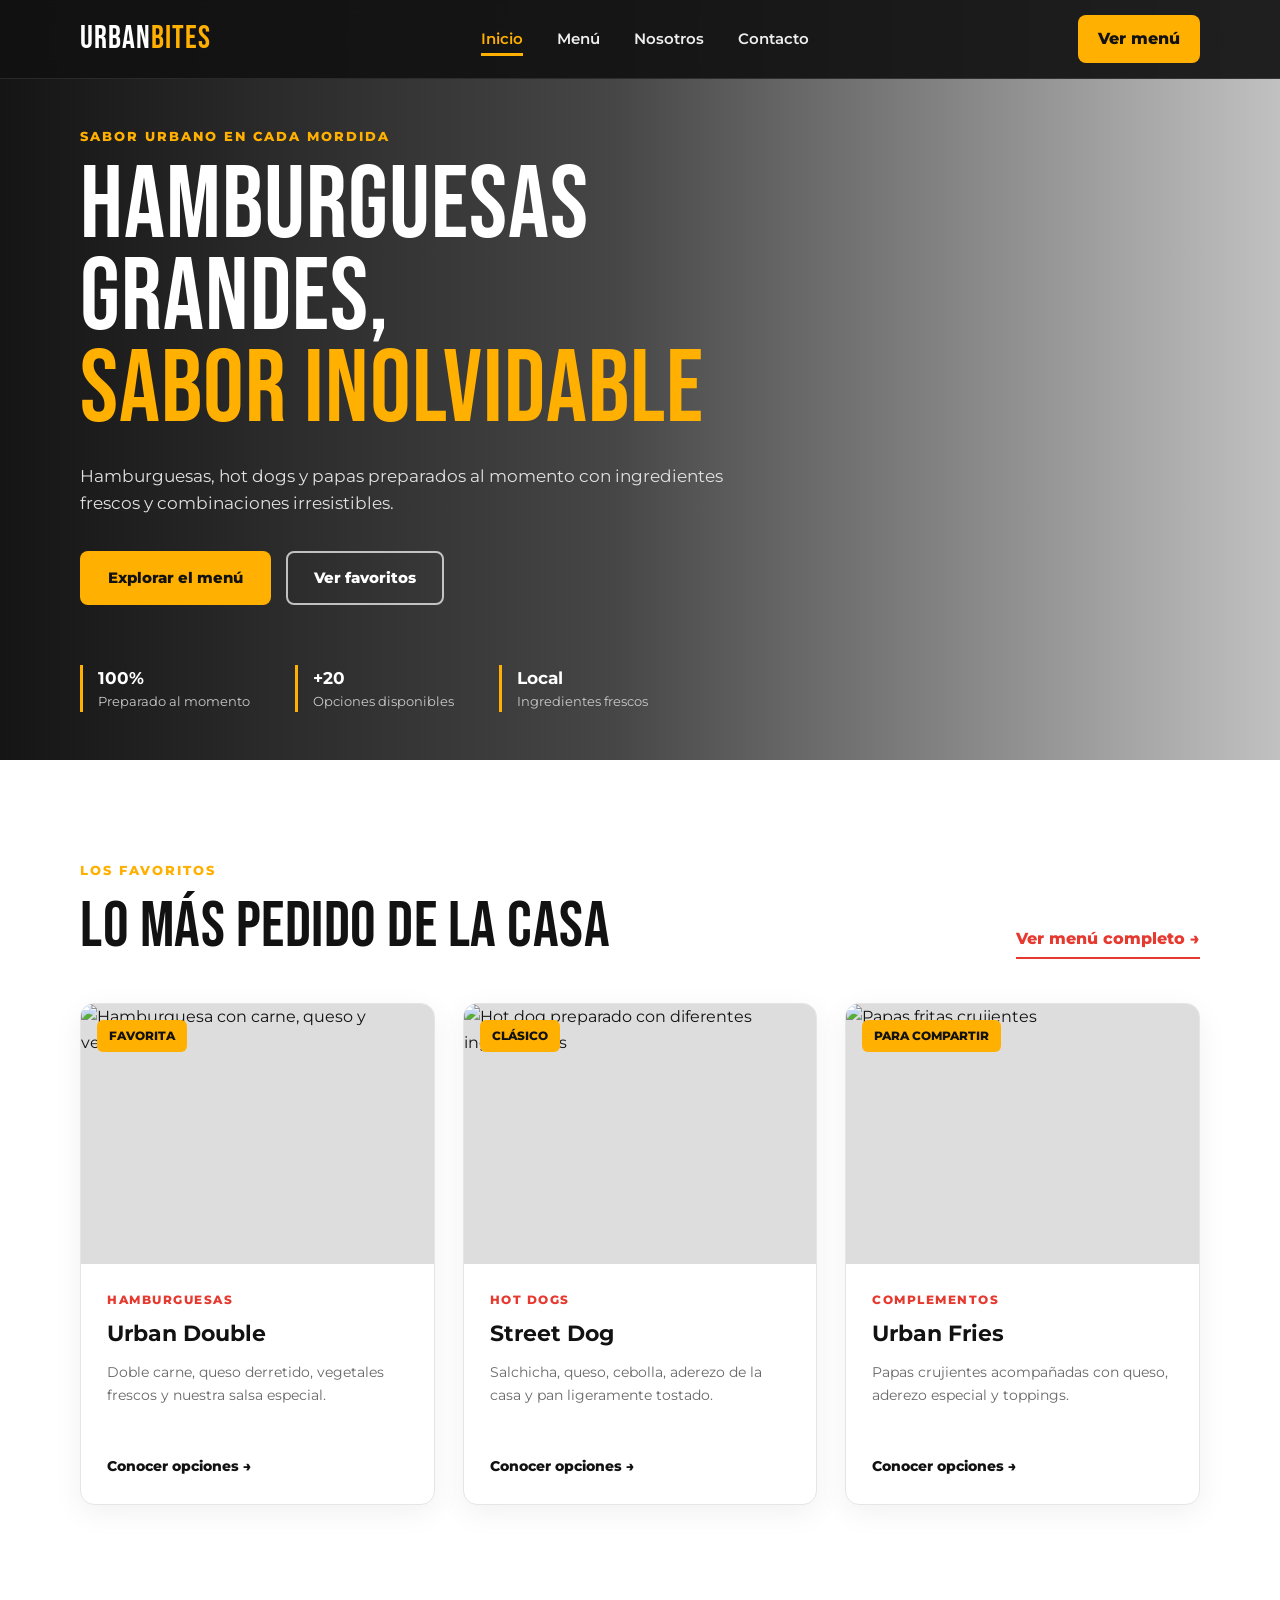
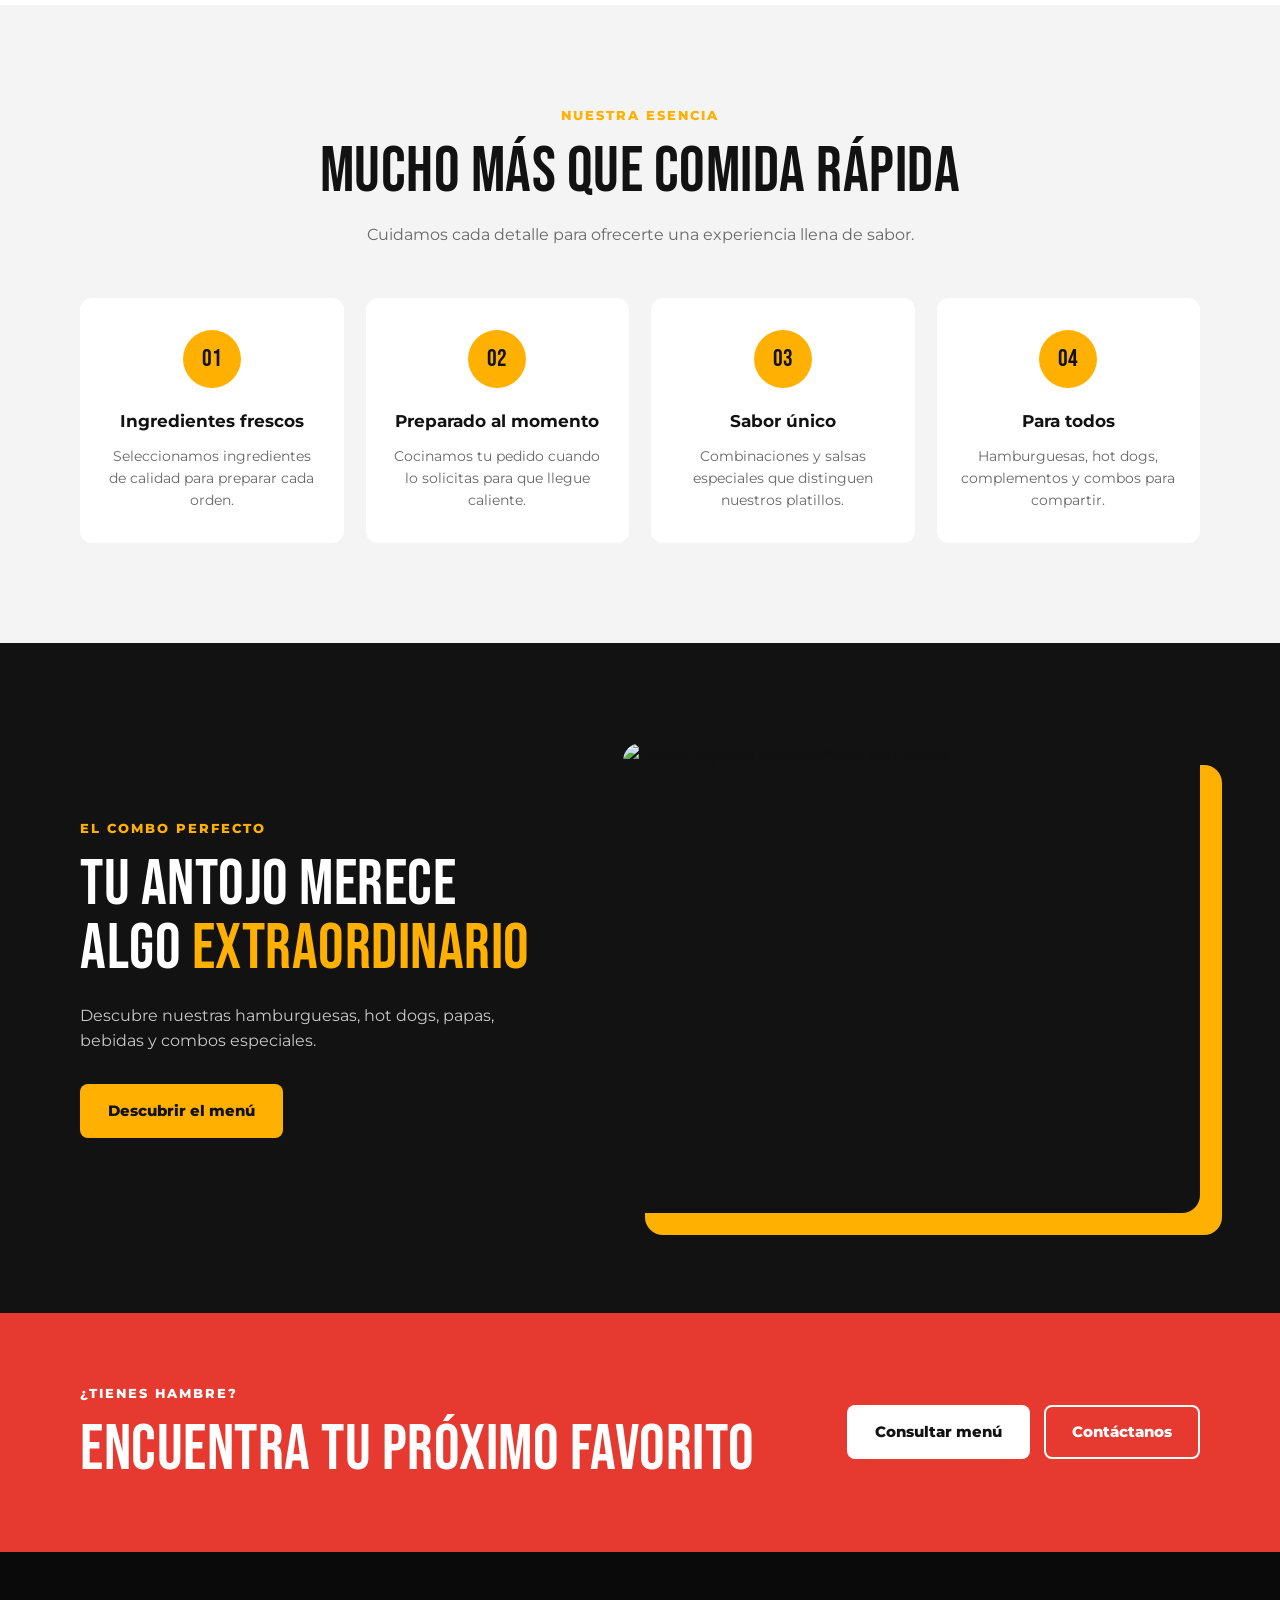
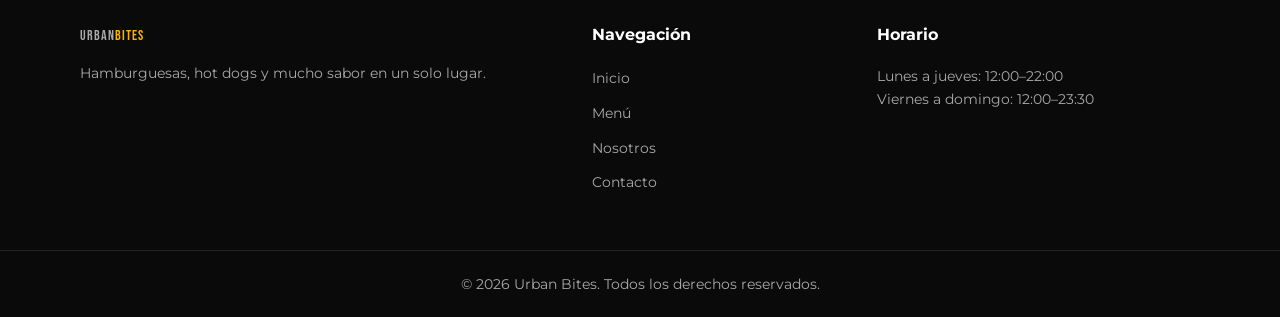
==== index.html @ 569c37fa "Crear página principal del restaurante" ====
<!DOCTYPE html>
<html lang="es">
<head>
    <meta charset="UTF-8">
    <meta name="viewport" content="width=device-width, initial-scale=1.0">

    <meta
        name="description"
        content="Restaurante especializado en hamburguesas, hot dogs, papas y combos."
    >

    <title>Urban Bites | Hamburguesas y Hot Dogs</title>

    <link rel="preconnect" href="https://fonts.googleapis.com">
    <link rel="preconnect" href="https://fonts.gstatic.com" crossorigin>

    <link
        href="https://fonts.googleapis.com/css2?family=Bebas+Neue&family=Montserrat:wght@400;500;600;700;800&display=swap"
        rel="stylesheet"
    >

    <link rel="stylesheet" href="css/styles.css">
</head>

<body>

    <!-- ENCABEZADO -->
    <header class="header">
        <nav class="navbar container" aria-label="Navegación principal">

            <a href="index.html" class="logo">
                URBAN<span>BITES</span>
            </a>

            <button
                class="menu-button"
                id="menuButton"
                type="button"
                aria-label="Abrir menú"
                aria-expanded="false"
                aria-controls="navLinks"
            >
                <span></span>
                <span></span>
                <span></span>
            </button>

            <ul class="nav-links" id="navLinks">
                <li>
                    <a href="index.html" class="active">Inicio</a>
                </li>

                <li>
                    <a href="menu.html">Menú</a>
                </li>

                <li>
                    <a href="nosotros.html">Nosotros</a>
                </li>

                <li>
                    <a href="contacto.html">Contacto</a>
                </li>
            </ul>

            <a href="menu.html" class="nav-order-button">
                Ver menú
            </a>

        </nav>
    </header>

    <main>

        <!-- PORTADA PRINCIPAL -->
        <section class="hero" id="inicio">
            <div class="hero-overlay"></div>

            <div class="hero-content container">
                <p class="hero-label">Sabor urbano en cada mordida</p>

                <h1>
                    Hamburguesas grandes,
                    <span>sabor inolvidable</span>
                </h1>

                <p class="hero-description">
                    Hamburguesas, hot dogs y papas preparados al momento
                    con ingredientes frescos y combinaciones irresistibles.
                </p>

                <div class="hero-buttons">
                    <a href="menu.html" class="button button-primary">
                        Explorar el menú
                    </a>

                    <a href="#favoritos" class="button button-secondary">
                        Ver favoritos
                    </a>
                </div>

                <div class="hero-information">
                    <div>
                        <strong>100%</strong>
                        <span>Preparado al momento</span>
                    </div>

                    <div>
                        <strong>+20</strong>
                        <span>Opciones disponibles</span>
                    </div>

                    <div>
                        <strong>Local</strong>
                        <span>Ingredientes frescos</span>
                    </div>
                </div>
            </div>
        </section>

        <!-- PRODUCTOS DESTACADOS -->
        <section class="favorites section" id="favoritos">
            <div class="container">

                <div class="section-heading">
                    <div>
                        <p class="section-label">Los favoritos</p>
                        <h2>Lo más pedido de la casa</h2>
                    </div>

                    <a href="menu.html" class="text-link">
                        Ver menú completo →
                    </a>
                </div>

                <div class="products-grid">

                    <article class="product-card">
                        <div class="product-image">
                            <img
                                src="https://images.unsplash.com/photo-1568901346375-23c9450c58cd?auto=format&fit=crop&w=900&q=85"
                                alt="Hamburguesa con carne, queso y vegetales"
                                loading="lazy"
                            >
                            <span class="product-tag">Favorita</span>
                        </div>

                        <div class="product-content">
                            <p class="product-category">Hamburguesas</p>
                            <h3>Urban Double</h3>

                            <p>
                                Doble carne, queso derretido, vegetales frescos
                                y nuestra salsa especial.
                            </p>

                            <a href="menu.html#hamburguesas">
                                Conocer opciones →
                            </a>
                        </div>
                    </article>

                    <article class="product-card">
                        <div class="product-image">
                            <img
                                src="https://images.unsplash.com/photo-1612392062631-94dd858cba88?auto=format&fit=crop&w=900&q=85"
                                alt="Hot dog preparado con diferentes ingredientes"
                                loading="lazy"
                            >
                            <span class="product-tag">Clásico</span>
                        </div>

                        <div class="product-content">
                            <p class="product-category">Hot dogs</p>
                            <h3>Street Dog</h3>

                            <p>
                                Salchicha, queso, cebolla, aderezo de la casa
                                y pan ligeramente tostado.
                            </p>

                            <a href="menu.html#hotdogs">
                                Conocer opciones →
                            </a>
                        </div>
                    </article>

                    <article class="product-card">
                        <div class="product-image">
                            <img
                                src="https://images.unsplash.com/photo-1573080496219-bb080dd4f877?auto=format&fit=crop&w=900&q=85"
                                alt="Papas fritas crujientes"
                                loading="lazy"
                            >
                            <span class="product-tag">Para compartir</span>
                        </div>

                        <div class="product-content">
                            <p class="product-category">Complementos</p>
                            <h3>Urban Fries</h3>

                            <p>
                                Papas crujientes acompañadas con queso,
                                aderezo especial y toppings.
                            </p>

                            <a href="menu.html#complementos">
                                Conocer opciones →
                            </a>
                        </div>
                    </article>

                </div>
            </div>
        </section>

        <!-- CARACTERÍSTICAS -->
        <section class="features section">
            <div class="container">

                <div class="center-heading">
                    <p class="section-label">Nuestra esencia</p>
                    <h2>Mucho más que comida rápida</h2>
                    <p>
                        Cuidamos cada detalle para ofrecerte una experiencia
                        llena de sabor.
                    </p>
                </div>

                <div class="features-grid">

                    <article class="feature-card">
                        <div class="feature-icon">01</div>
                        <h3>Ingredientes frescos</h3>
                        <p>
                            Seleccionamos ingredientes de calidad para preparar
                            cada orden.
                        </p>
                    </article>

                    <article class="feature-card">
                        <div class="feature-icon">02</div>
                        <h3>Preparado al momento</h3>
                        <p>
                            Cocinamos tu pedido cuando lo solicitas para que
                            llegue caliente.
                        </p>
                    </article>

                    <article class="feature-card">
                        <div class="feature-icon">03</div>
                        <h3>Sabor único</h3>
                        <p>
                            Combinaciones y salsas especiales que distinguen
                            nuestros platillos.
                        </p>
                    </article>

                    <article class="feature-card">
                        <div class="feature-icon">04</div>
                        <h3>Para todos</h3>
                        <p>
                            Hamburguesas, hot dogs, complementos y combos para
                            compartir.
                        </p>
                    </article>

                </div>
            </div>
        </section>

        <!-- PROMOCIÓN -->
        <section class="promotion section">
            <div class="container promotion-container">

                <div class="promotion-content">
                    <p class="section-label">El combo perfecto</p>

                    <h2>
                        Tu antojo merece algo
                        <span>extraordinario</span>
                    </h2>

                    <p>
                        Descubre nuestras hamburguesas, hot dogs, papas,
                        bebidas y combos especiales.
                    </p>

                    <a href="menu.html" class="button button-primary">
                        Descubrir el menú
                    </a>
                </div>

                <div class="promotion-image">
                    <img
                        src="https://images.unsplash.com/photo-1550547660-d9450f859349?auto=format&fit=crop&w=1200&q=85"
                        alt="Hamburguesa acompañada con papas"
                        loading="lazy"
                    >
                </div>

            </div>
        </section>

        <!-- LLAMADA FINAL -->
        <section class="final-call">
            <div class="container final-call-content">
                <div>
                    <p class="section-label">¿Tienes hambre?</p>
                    <h2>Encuentra tu próximo favorito</h2>
                </div>

                <div class="final-call-buttons">
                    <a href="menu.html" class="button button-light">
                        Consultar menú
                    </a>

                    <a href="contacto.html" class="button button-outline-light">
                        Contáctanos
                    </a>
                </div>
            </div>
        </section>

    </main>

    <!-- PIE DE PÁGINA -->
    <footer class="footer">
        <div class="container footer-grid">

            <div>
                <a href="index.html" class="logo footer-logo">
                    URBAN<span>BITES</span>
                </a>

                <p>
                    Hamburguesas, hot dogs y mucho sabor en un solo lugar.
                </p>
            </div>

            <div>
                <h3>Navegación</h3>

                <ul>
                    <li><a href="index.html">Inicio</a></li>
                    <li><a href="menu.html">Menú</a></li>
                    <li><a href="nosotros.html">Nosotros</a></li>
                    <li><a href="contacto.html">Contacto</a></li>
                </ul>
            </div>

            <div>
                <h3>Horario</h3>

                <p>Lunes a jueves: 12:00–22:00</p>
                <p>Viernes a domingo: 12:00–23:30</p>
            </div>

        </div>

        <div class="footer-bottom">
            <p>
                © <span id="currentYear"></span> Urban Bites.
                Todos los derechos reservados.
            </p>
        </div>
    </footer>

    <script src="js/main.js"></script>
</body>
</html>
---- css/styles.css ----
:root {
    --primary: #ffb000;
    --primary-dark: #d99400;
    --red: #e6392f;
    --dark: #121212;
    --dark-soft: #1d1d1d;
    --gray: #686868;
    --gray-light: #f4f4f4;
    --white: #ffffff;
    --border: #e5e5e5;
    --shadow: 0 18px 50px rgba(0, 0, 0, 0.1);
}

* {
    margin: 0;
    padding: 0;
    box-sizing: border-box;
}

html {
    scroll-behavior: smooth;
}

body {
    font-family: "Montserrat", sans-serif;
    color: var(--dark);
    background-color: var(--white);
    line-height: 1.6;
}

body.menu-open {
    overflow: hidden;
}

img {
    display: block;
    width: 100%;
}

a {
    color: inherit;
    text-decoration: none;
}

ul {
    list-style: none;
}

button,
a {
    -webkit-tap-highlight-color: transparent;
}

.container {
    width: min(1120px, calc(100% - 40px));
    margin-inline: auto;
}

.section {
    padding: 100px 0;
}

/* HEADER */

.header {
    position: fixed;
    top: 0;
    left: 0;
    z-index: 1000;
    width: 100%;
    background: rgba(18, 18, 18, 0.92);
    backdrop-filter: blur(12px);
    border-bottom: 1px solid rgba(255, 255, 255, 0.1);
}

.navbar {
    min-height: 78px;
    display: flex;
    align-items: center;
    justify-content: space-between;
    gap: 30px;
}

.logo {
    color: var(--white);
    font-family: "Bebas Neue", sans-serif;
    font-size: 2rem;
    letter-spacing: 1px;
}

.logo span {
    color: var(--primary);
}

.nav-links {
    display: flex;
    align-items: center;
    gap: 34px;
}

.nav-links a {
    position: relative;
    color: #eeeeee;
    font-size: 0.92rem;
    font-weight: 600;
    transition: color 0.25s ease;
}

.nav-links a::after {
    content: "";
    position: absolute;
    left: 0;
    bottom: -8px;
    width: 0;
    height: 3px;
    background-color: var(--primary);
    transition: width 0.25s ease;
}

.nav-links a:hover,
.nav-links a.active {
    color: var(--primary);
}

.nav-links a:hover::after,
.nav-links a.active::after {
    width: 100%;
}

.nav-order-button {
    padding: 11px 20px;
    color: var(--dark);
    background-color: var(--primary);
    border-radius: 8px;
    font-weight: 800;
    transition:
        background-color 0.25s ease,
        transform 0.25s ease;
}

.nav-order-button:hover {
    background-color: var(--white);
    transform: translateY(-2px);
}

.menu-button {
    display: none;
    width: 44px;
    height: 44px;
    padding: 9px;
    background: transparent;
    border: 0;
    cursor: pointer;
}

.menu-button span {
    display: block;
    width: 100%;
    height: 3px;
    margin: 5px 0;
    background-color: var(--white);
    border-radius: 10px;
    transition:
        transform 0.25s ease,
        opacity 0.25s ease;
}

/* HERO */

.hero {
    position: relative;
    min-height: 760px;
    display: flex;
    align-items: center;
    padding-top: 78px;
    color: var(--white);
    background-image:
        url("https://images.unsplash.com/photo-1550547660-d9450f859349?auto=format&fit=crop&w=1800&q=90");
    background-position: center;
    background-size: cover;
}

.hero-overlay {
    position: absolute;
    inset: 0;
    background:
        linear-gradient(
            90deg,
            rgba(8, 8, 8, 0.95) 0%,
            rgba(8, 8, 8, 0.75) 48%,
            rgba(8, 8, 8, 0.25) 100%
        );
}

.hero-content {
    position: relative;
    z-index: 1;
}

.hero-label,
.section-label {
    margin-bottom: 14px;
    color: var(--primary);
    font-size: 0.82rem;
    font-weight: 800;
    letter-spacing: 2px;
    text-transform: uppercase;
}

.hero h1 {
    max-width: 780px;
    font-family: "Bebas Neue", sans-serif;
    font-size: clamp(4rem, 8vw, 7rem);
    font-weight: 400;
    line-height: 0.9;
    letter-spacing: 1px;
}

.hero h1 span {
    display: block;
    color: var(--primary);
}

.hero-description {
    max-width: 650px;
    margin-top: 26px;
    color: #e1e1e1;
    font-size: 1.05rem;
}

.hero-buttons {
    display: flex;
    flex-wrap: wrap;
    gap: 15px;
    margin-top: 34px;
}

.button {
    display: inline-flex;
    min-height: 52px;
    align-items: center;
    justify-content: center;
    padding: 13px 26px;
    border: 2px solid transparent;
    border-radius: 8px;
    font-size: 0.94rem;
    font-weight: 800;
    transition:
        transform 0.25s ease,
        background-color 0.25s ease,
        border-color 0.25s ease;
}

.button:hover {
    transform: translateY(-3px);
}

.button-primary {
    color: var(--dark);
    background-color: var(--primary);
}

.button-primary:hover {
    background-color: var(--white);
}

.button-secondary {
    color: var(--white);
    border-color: rgba(255, 255, 255, 0.7);
}

.button-secondary:hover {
    color: var(--dark);
    background-color: var(--white);
}

.hero-information {
    display: flex;
    flex-wrap: wrap;
    gap: 45px;
    margin-top: 60px;
}

.hero-information div {
    padding-left: 15px;
    border-left: 3px solid var(--primary);
}

.hero-information strong,
.hero-information span {
    display: block;
}

.hero-information strong {
    color: var(--white);
    font-size: 1.05rem;
}

.hero-information span {
    color: #c9c9c9;
    font-size: 0.8rem;
}

/* ENCABEZADOS */

.section-heading {
    display: flex;
    align-items: end;
    justify-content: space-between;
    gap: 30px;
    margin-bottom: 44px;
}

.section-heading h2,
.center-heading h2,
.promotion-content h2,
.final-call h2 {
    font-family: "Bebas Neue", sans-serif;
    font-size: clamp(2.7rem, 5vw, 4rem);
    font-weight: 400;
    line-height: 1;
    letter-spacing: 0.5px;
}

.text-link {
    padding-bottom: 5px;
    color: var(--red);
    border-bottom: 2px solid var(--red);
    font-weight: 800;
}

.center-heading {
    max-width: 660px;
    margin: 0 auto 50px;
    text-align: center;
}

.center-heading > p:last-child {
    margin-top: 18px;
    color: var(--gray);
}

/* PRODUCTOS */

.favorites {
    background-color: var(--white);
}

.products-grid {
    display: grid;
    grid-template-columns: repeat(3, 1fr);
    gap: 28px;
}

.product-card {
    overflow: hidden;
    background-color: var(--white);
    border: 1px solid var(--border);
    border-radius: 14px;
    box-shadow: 0 8px 30px rgba(0, 0, 0, 0.06);
    transition:
        transform 0.3s ease,
        box-shadow 0.3s ease;
}

.product-card:hover {
    transform: translateY(-8px);
    box-shadow: var(--shadow);
}

.product-image {
    position: relative;
    height: 260px;
    overflow: hidden;
    background-color: #dddddd;
}

.product-image img {
    height: 100%;
    object-fit: cover;
    transition: transform 0.5s ease;
}

.product-card:hover .product-image img {
    transform: scale(1.06);
}

.product-tag {
    position: absolute;
    top: 16px;
    left: 16px;
    padding: 7px 12px;
    color: var(--dark);
    background-color: var(--primary);
    border-radius: 6px;
    font-size: 0.72rem;
    font-weight: 800;
    text-transform: uppercase;
}

.product-content {
    padding: 26px;
}

.product-category {
    margin-bottom: 7px;
    color: var(--red);
    font-size: 0.75rem;
    font-weight: 800;
    letter-spacing: 1.5px;
    text-transform: uppercase;
}

.product-content h3 {
    margin-bottom: 10px;
    font-size: 1.35rem;
}

.product-content > p:not(.product-category) {
    min-height: 76px;
    color: var(--gray);
    font-size: 0.9rem;
}

.product-content a {
    display: inline-block;
    margin-top: 18px;
    font-size: 0.88rem;
    font-weight: 800;
}

.product-content a:hover {
    color: var(--red);
}

/* CARACTERÍSTICAS */

.features {
    background-color: var(--gray-light);
}

.features-grid {
    display: grid;
    grid-template-columns: repeat(4, 1fr);
    gap: 22px;
}

.feature-card {
    padding: 32px 24px;
    background-color: var(--white);
    border-radius: 12px;
    text-align: center;
    transition:
        transform 0.3s ease,
        box-shadow 0.3s ease;
}

.feature-card:hover {
    transform: translateY(-6px);
    box-shadow: var(--shadow);
}

.feature-icon {
    width: 58px;
    height: 58px;
    display: grid;
    place-items: center;
    margin: 0 auto 20px;
    color: var(--dark);
    background-color: var(--primary);
    border-radius: 50%;
    font-family: "Bebas Neue", sans-serif;
    font-size: 1.5rem;
}

.feature-card h3 {
    margin-bottom: 10px;
    font-size: 1.05rem;
}

.feature-card p {
    color: var(--gray);
    font-size: 0.86rem;
}

/* PROMOCIÓN */

.promotion {
    background-color: var(--dark);
}

.promotion-container {
    display: grid;
    grid-template-columns: 0.9fr 1.1fr;
    align-items: center;
    gap: 70px;
}

.promotion-content {
    color: var(--white);
}

.promotion-content h2 span {
    color: var(--primary);
}

.promotion-content > p:not(.section-label) {
    margin: 22px 0 30px;
    color: #c8c8c8;
}

.promotion-image {
    height: 470px;
    overflow: hidden;
    border-radius: 18px;
    box-shadow: 22px 22px 0 var(--primary);
}

.promotion-image img {
    height: 100%;
    object-fit: cover;
}

/* LLAMADA FINAL */

.final-call {
    padding: 70px 0;
    color: var(--white);
    background-color: var(--red);
}

.final-call .section-label {
    color: var(--white);
}

.final-call-content {
    display: flex;
    align-items: center;
    justify-content: space-between;
    gap: 35px;
}

.final-call-buttons {
    display: flex;
    flex-wrap: wrap;
    gap: 14px;
}

.button-light {
    color: var(--dark);
    background-color: var(--white);
}

.button-outline-light {
    color: var(--white);
    border-color: var(--white);
}

.button-outline-light:hover {
    color: var(--dark);
    background-color: var(--white);
}

/* FOOTER */

.footer {
    padding-top: 70px;
    color: #cfcfcf;
    background-color: #0a0a0a;
}

.footer-grid {
    display: grid;
    grid-template-columns: 1.4fr 0.7fr 1fr;
    gap: 60px;
    padding-bottom: 55px;
}

.footer-logo {
    display: inline-block;
    margin-bottom: 15px;
}

.footer h3 {
    margin-bottom: 18px;
    color: var(--white);
    font-size: 1rem;
}

.footer p,
.footer a {
    color: #a9a9a9;
    font-size: 0.88rem;
}

.footer li + li {
    margin-top: 9px;
}

.footer a:hover {
    color: var(--primary);
}

.footer-bottom {
    padding: 22px;
    border-top: 1px solid #252525;
    text-align: center;
}

/* ANIMACIÓN AL DESPLAZAR */

.product-card,
.feature-card,
.promotion-content,
.promotion-image {
    opacity: 0;
    transform: translateY(25px);
    transition:
        opacity 0.65s ease,
        transform 0.65s ease,
        box-shadow 0.3s ease;
}

.visible {
    opacity: 1;
    transform: translateY(0);
}

/* TABLET */

@media (max-width: 900px) {
    .nav-order-button {
        display: none;
    }

    .products-grid {
        grid-template-columns: repeat(2, 1fr);
    }

    .features-grid {
        grid-template-columns: repeat(2, 1fr);
    }

    .promotion-container {
        grid-template-columns: 1fr;
    }

    .promotion-image {
        height: 400px;
    }

    .footer-grid {
        grid-template-columns: 1fr 1fr;
    }
}

/* TELÉFONOS */

@media (max-width: 700px) {
    .container {
        width: min(100% - 28px, 1120px);
    }

    .section {
        padding: 75px 0;
    }

    .navbar {
        min-height: 70px;
    }

    .menu-button {
        display: block;
        z-index: 2;
    }

    .menu-button.active span:nth-child(1) {
        transform: translateY(8px) rotate(45deg);
    }

    .menu-button.active span:nth-child(2) {
        opacity: 0;
    }

    .menu-button.active span:nth-child(3) {
        transform: translateY(-8px) rotate(-45deg);
    }

    .nav-links {
        position: fixed;
        top: 0;
        right: -100%;
        width: min(78%, 330px);
        height: 100vh;
        padding: 110px 35px;
        flex-direction: column;
        align-items: flex-start;
        gap: 28px;
        background-color: var(--dark);
        box-shadow: -20px 0 50px rgba(0, 0, 0, 0.4);
        transition: right 0.3s ease;
    }

    .nav-links.open {
        right: 0;
    }

    .nav-links a {
        font-size: 1.1rem;
    }

    .hero {
        min-height: 720px;
        background-position: 62% center;
    }

    .hero-overlay {
        background: rgba(8, 8, 8, 0.78);
    }

    .hero h1 {
        font-size: clamp(3.8rem, 17vw, 5.5rem);
    }

    .hero-description {
        font-size: 0.95rem;
    }

    .hero-information {
        gap: 20px;
        margin-top: 45px;
    }

    .hero-information div {
        width: calc(50% - 10px);
    }

    .section-heading {
        align-items: flex-start;
        flex-direction: column;
    }

    .products-grid {
        grid-template-columns: 1fr;
    }

    .product-content > p:not(.product-category) {
        min-height: auto;
    }

    .features-grid {
        grid-template-columns: 1fr;
    }

    .promotion-container {
        gap: 45px;
    }

    .promotion-image {
        height: 310px;
        box-shadow: 12px 12px 0 var(--primary);
    }

    .final-call-content {
        align-items: flex-start;
        flex-direction: column;
    }

    .footer-grid {
        grid-template-columns: 1fr;
        gap: 35px;
    }
}

@media (max-width: 420px) {
    .hero-buttons,
    .final-call-buttons {
        flex-direction: column;
    }

    .hero-buttons .button,
    .final-call-buttons .button {
        width: 100%;
    }
}
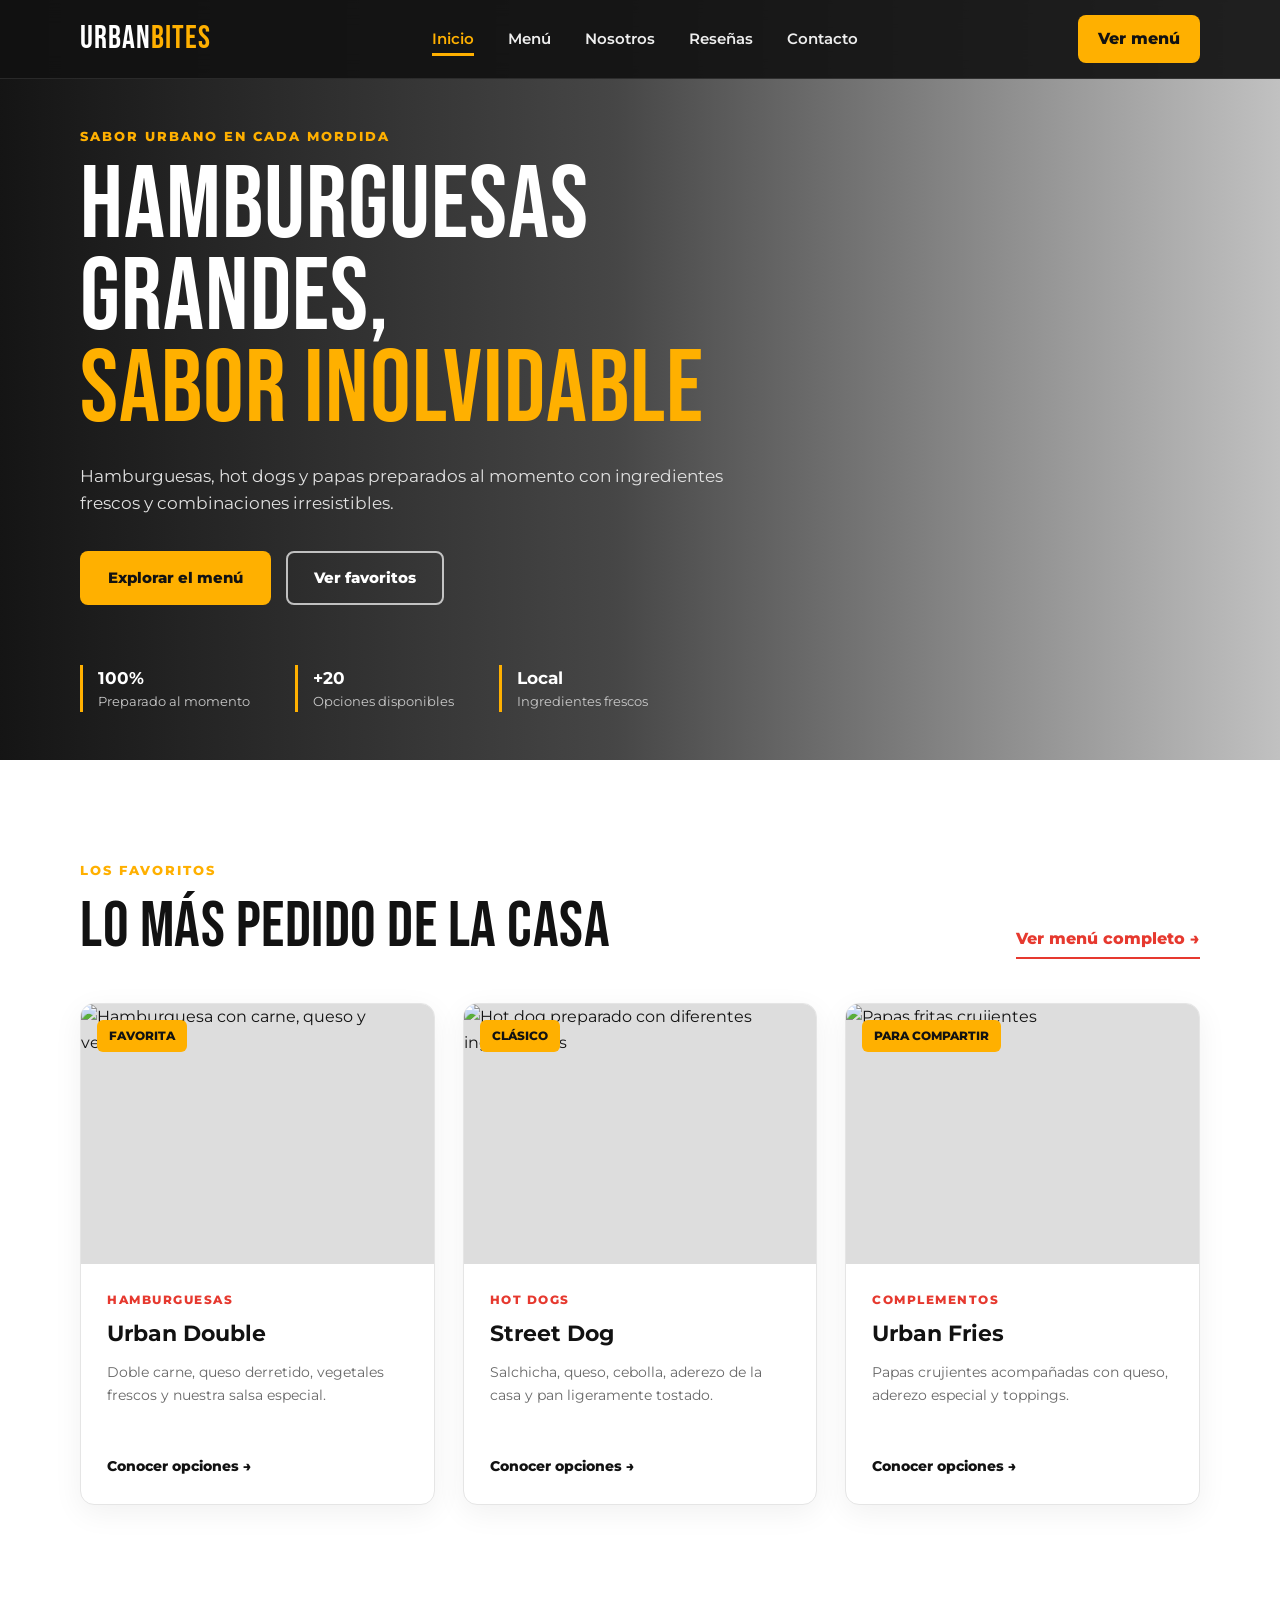
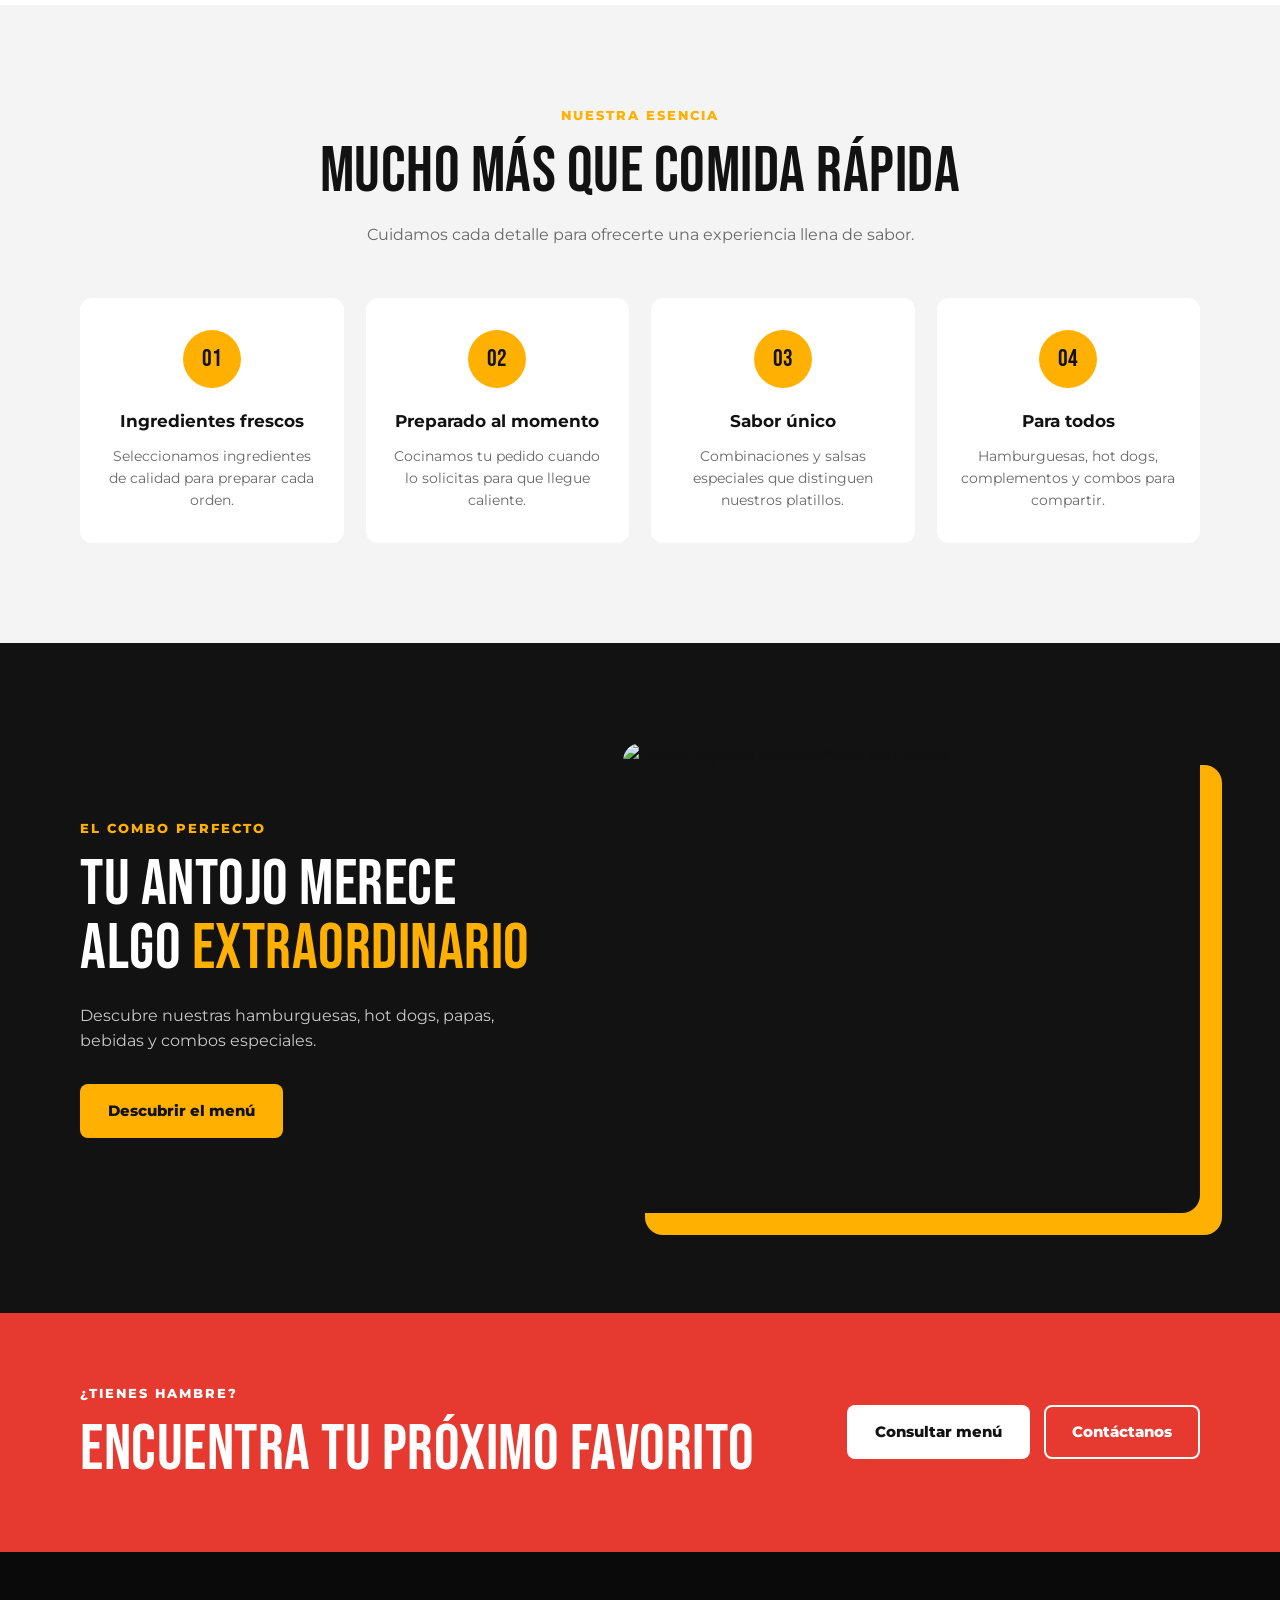
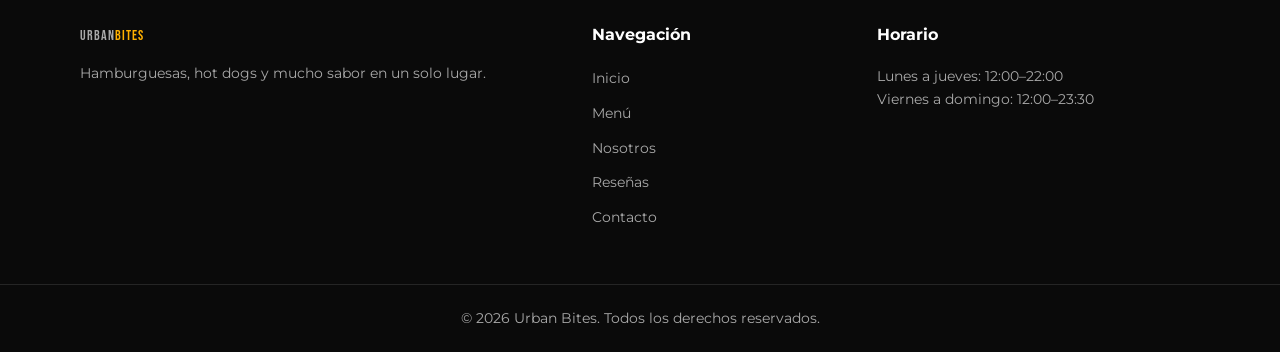
==== commit e0ffb838: "Agregar enlace de reseñas a la navegación" ====
--- a/index.html
+++ b/index.html
@@ -1,371 +1,329 @@
-<!DOCTYPE html>
+<!doctype html>
 <html lang="es">
-<head>
-    <meta charset="UTF-8">
-    <meta name="viewport" content="width=device-width, initial-scale=1.0">
+  <head>
+    <meta charset="UTF-8" />
+    <meta name="viewport" content="width=device-width, initial-scale=1.0" />
 
     <meta
-        name="description"
-        content="Restaurante especializado en hamburguesas, hot dogs, papas y combos."
-    >
+      name="description"
+      content="Restaurante especializado en hamburguesas, hot dogs, papas y combos."
+    />
 
     <title>Urban Bites | Hamburguesas y Hot Dogs</title>
 
-    <link rel="preconnect" href="https://fonts.googleapis.com">
-    <link rel="preconnect" href="https://fonts.gstatic.com" crossorigin>
+    <link rel="preconnect" href="https://fonts.googleapis.com" />
+    <link rel="preconnect" href="https://fonts.gstatic.com" crossorigin />
 
     <link
-        href="https://fonts.googleapis.com/css2?family=Bebas+Neue&family=Montserrat:wght@400;500;600;700;800&display=swap"
-        rel="stylesheet"
-    >
-
-    <link rel="stylesheet" href="css/styles.css">
-</head>
-
-<body>
-
+      href="https://fonts.googleapis.com/css2?family=Bebas+Neue&family=Montserrat:wght@400;500;600;700;800&display=swap"
+      rel="stylesheet"
+    />
+
+    <link rel="stylesheet" href="css/styles.css" />
+  </head>
+
+  <body>
     <!-- ENCABEZADO -->
     <header class="header">
-        <nav class="navbar container" aria-label="Navegación principal">
-
-            <a href="index.html" class="logo">
-                URBAN<span>BITES</span>
+      <nav class="navbar container" aria-label="Navegación principal">
+        <a href="index.html" class="logo"> URBAN<span>BITES</span> </a>
+
+        <button
+          class="menu-button"
+          id="menuButton"
+          type="button"
+          aria-label="Abrir menú"
+          aria-expanded="false"
+          aria-controls="navLinks"
+        >
+          <span></span>
+          <span></span>
+          <span></span>
+        </button>
+
+        <ul class="nav-links" id="navLinks">
+          <li><a href="index.html" class="active">Inicio</a></li>
+          <li><a href="menu.html">Menú</a></li>
+          <li><a href="nosotros.html">Nosotros</a></li>
+          <li><a href="resenas.html">Reseñas</a></li>
+          <li><a href="contacto.html">Contacto</a></li>
+        </ul>
+
+        <a href="menu.html" class="nav-order-button"> Ver menú </a>
+      </nav>
+    </header>
+
+    <main>
+      <!-- PORTADA PRINCIPAL -->
+      <section class="hero" id="inicio">
+        <div class="hero-overlay"></div>
+
+        <div class="hero-content container">
+          <p class="hero-label">Sabor urbano en cada mordida</p>
+
+          <h1>
+            Hamburguesas grandes,
+            <span>sabor inolvidable</span>
+          </h1>
+
+          <p class="hero-description">
+            Hamburguesas, hot dogs y papas preparados al momento con
+            ingredientes frescos y combinaciones irresistibles.
+          </p>
+
+          <div class="hero-buttons">
+            <a href="menu.html" class="button button-primary">
+              Explorar el menú
             </a>
 
-            <button
-                class="menu-button"
-                id="menuButton"
-                type="button"
-                aria-label="Abrir menú"
-                aria-expanded="false"
-                aria-controls="navLinks"
-            >
-                <span></span>
-                <span></span>
-                <span></span>
-            </button>
-
-            <ul class="nav-links" id="navLinks">
-                <li>
-                    <a href="index.html" class="active">Inicio</a>
-                </li>
-
-                <li>
-                    <a href="menu.html">Menú</a>
-                </li>
-
-                <li>
-                    <a href="nosotros.html">Nosotros</a>
-                </li>
-
-                <li>
-                    <a href="contacto.html">Contacto</a>
-                </li>
-            </ul>
-
-            <a href="menu.html" class="nav-order-button">
-                Ver menú
+            <a href="#favoritos" class="button button-secondary">
+              Ver favoritos
             </a>
-
-        </nav>
-    </header>
-
-    <main>
-
-        <!-- PORTADA PRINCIPAL -->
-        <section class="hero" id="inicio">
-            <div class="hero-overlay"></div>
-
-            <div class="hero-content container">
-                <p class="hero-label">Sabor urbano en cada mordida</p>
-
-                <h1>
-                    Hamburguesas grandes,
-                    <span>sabor inolvidable</span>
-                </h1>
-
-                <p class="hero-description">
-                    Hamburguesas, hot dogs y papas preparados al momento
-                    con ingredientes frescos y combinaciones irresistibles.
+          </div>
+
+          <div class="hero-information">
+            <div>
+              <strong>100%</strong>
+              <span>Preparado al momento</span>
+            </div>
+
+            <div>
+              <strong>+20</strong>
+              <span>Opciones disponibles</span>
+            </div>
+
+            <div>
+              <strong>Local</strong>
+              <span>Ingredientes frescos</span>
+            </div>
+          </div>
+        </div>
+      </section>
+
+      <!-- PRODUCTOS DESTACADOS -->
+      <section class="favorites section" id="favoritos">
+        <div class="container">
+          <div class="section-heading">
+            <div>
+              <p class="section-label">Los favoritos</p>
+              <h2>Lo más pedido de la casa</h2>
+            </div>
+
+            <a href="menu.html" class="text-link"> Ver menú completo → </a>
+          </div>
+
+          <div class="products-grid">
+            <article class="product-card">
+              <div class="product-image">
+                <img
+                  src="https://images.unsplash.com/photo-1568901346375-23c9450c58cd?auto=format&fit=crop&w=900&q=85"
+                  alt="Hamburguesa con carne, queso y vegetales"
+                  loading="lazy"
+                />
+                <span class="product-tag">Favorita</span>
+              </div>
+
+              <div class="product-content">
+                <p class="product-category">Hamburguesas</p>
+                <h3>Urban Double</h3>
+
+                <p>
+                  Doble carne, queso derretido, vegetales frescos y nuestra
+                  salsa especial.
                 </p>
 
-                <div class="hero-buttons">
-                    <a href="menu.html" class="button button-primary">
-                        Explorar el menú
-                    </a>
-
-                    <a href="#favoritos" class="button button-secondary">
-                        Ver favoritos
-                    </a>
-                </div>
-
-                <div class="hero-information">
-                    <div>
-                        <strong>100%</strong>
-                        <span>Preparado al momento</span>
-                    </div>
-
-                    <div>
-                        <strong>+20</strong>
-                        <span>Opciones disponibles</span>
-                    </div>
-
-                    <div>
-                        <strong>Local</strong>
-                        <span>Ingredientes frescos</span>
-                    </div>
-                </div>
-            </div>
-        </section>
-
-        <!-- PRODUCTOS DESTACADOS -->
-        <section class="favorites section" id="favoritos">
-            <div class="container">
-
-                <div class="section-heading">
-                    <div>
-                        <p class="section-label">Los favoritos</p>
-                        <h2>Lo más pedido de la casa</h2>
-                    </div>
-
-                    <a href="menu.html" class="text-link">
-                        Ver menú completo →
-                    </a>
-                </div>
-
-                <div class="products-grid">
-
-                    <article class="product-card">
-                        <div class="product-image">
-                            <img
-                                src="https://images.unsplash.com/photo-1568901346375-23c9450c58cd?auto=format&fit=crop&w=900&q=85"
-                                alt="Hamburguesa con carne, queso y vegetales"
-                                loading="lazy"
-                            >
-                            <span class="product-tag">Favorita</span>
-                        </div>
-
-                        <div class="product-content">
-                            <p class="product-category">Hamburguesas</p>
-                            <h3>Urban Double</h3>
-
-                            <p>
-                                Doble carne, queso derretido, vegetales frescos
-                                y nuestra salsa especial.
-                            </p>
-
-                            <a href="menu.html#hamburguesas">
-                                Conocer opciones →
-                            </a>
-                        </div>
-                    </article>
-
-                    <article class="product-card">
-                        <div class="product-image">
-                            <img
-                                src="https://images.unsplash.com/photo-1612392062631-94dd858cba88?auto=format&fit=crop&w=900&q=85"
-                                alt="Hot dog preparado con diferentes ingredientes"
-                                loading="lazy"
-                            >
-                            <span class="product-tag">Clásico</span>
-                        </div>
-
-                        <div class="product-content">
-                            <p class="product-category">Hot dogs</p>
-                            <h3>Street Dog</h3>
-
-                            <p>
-                                Salchicha, queso, cebolla, aderezo de la casa
-                                y pan ligeramente tostado.
-                            </p>
-
-                            <a href="menu.html#hotdogs">
-                                Conocer opciones →
-                            </a>
-                        </div>
-                    </article>
-
-                    <article class="product-card">
-                        <div class="product-image">
-                            <img
-                                src="https://images.unsplash.com/photo-1573080496219-bb080dd4f877?auto=format&fit=crop&w=900&q=85"
-                                alt="Papas fritas crujientes"
-                                loading="lazy"
-                            >
-                            <span class="product-tag">Para compartir</span>
-                        </div>
-
-                        <div class="product-content">
-                            <p class="product-category">Complementos</p>
-                            <h3>Urban Fries</h3>
-
-                            <p>
-                                Papas crujientes acompañadas con queso,
-                                aderezo especial y toppings.
-                            </p>
-
-                            <a href="menu.html#complementos">
-                                Conocer opciones →
-                            </a>
-                        </div>
-                    </article>
-
-                </div>
-            </div>
-        </section>
-
-        <!-- CARACTERÍSTICAS -->
-        <section class="features section">
-            <div class="container">
-
-                <div class="center-heading">
-                    <p class="section-label">Nuestra esencia</p>
-                    <h2>Mucho más que comida rápida</h2>
-                    <p>
-                        Cuidamos cada detalle para ofrecerte una experiencia
-                        llena de sabor.
-                    </p>
-                </div>
-
-                <div class="features-grid">
-
-                    <article class="feature-card">
-                        <div class="feature-icon">01</div>
-                        <h3>Ingredientes frescos</h3>
-                        <p>
-                            Seleccionamos ingredientes de calidad para preparar
-                            cada orden.
-                        </p>
-                    </article>
-
-                    <article class="feature-card">
-                        <div class="feature-icon">02</div>
-                        <h3>Preparado al momento</h3>
-                        <p>
-                            Cocinamos tu pedido cuando lo solicitas para que
-                            llegue caliente.
-                        </p>
-                    </article>
-
-                    <article class="feature-card">
-                        <div class="feature-icon">03</div>
-                        <h3>Sabor único</h3>
-                        <p>
-                            Combinaciones y salsas especiales que distinguen
-                            nuestros platillos.
-                        </p>
-                    </article>
-
-                    <article class="feature-card">
-                        <div class="feature-icon">04</div>
-                        <h3>Para todos</h3>
-                        <p>
-                            Hamburguesas, hot dogs, complementos y combos para
-                            compartir.
-                        </p>
-                    </article>
-
-                </div>
-            </div>
-        </section>
-
-        <!-- PROMOCIÓN -->
-        <section class="promotion section">
-            <div class="container promotion-container">
-
-                <div class="promotion-content">
-                    <p class="section-label">El combo perfecto</p>
-
-                    <h2>
-                        Tu antojo merece algo
-                        <span>extraordinario</span>
-                    </h2>
-
-                    <p>
-                        Descubre nuestras hamburguesas, hot dogs, papas,
-                        bebidas y combos especiales.
-                    </p>
-
-                    <a href="menu.html" class="button button-primary">
-                        Descubrir el menú
-                    </a>
-                </div>
-
-                <div class="promotion-image">
-                    <img
-                        src="https://images.unsplash.com/photo-1550547660-d9450f859349?auto=format&fit=crop&w=1200&q=85"
-                        alt="Hamburguesa acompañada con papas"
-                        loading="lazy"
-                    >
-                </div>
-
-            </div>
-        </section>
-
-        <!-- LLAMADA FINAL -->
-        <section class="final-call">
-            <div class="container final-call-content">
-                <div>
-                    <p class="section-label">¿Tienes hambre?</p>
-                    <h2>Encuentra tu próximo favorito</h2>
-                </div>
-
-                <div class="final-call-buttons">
-                    <a href="menu.html" class="button button-light">
-                        Consultar menú
-                    </a>
-
-                    <a href="contacto.html" class="button button-outline-light">
-                        Contáctanos
-                    </a>
-                </div>
-            </div>
-        </section>
-
+                <a href="menu.html#hamburguesas"> Conocer opciones → </a>
+              </div>
+            </article>
+
+            <article class="product-card">
+              <div class="product-image">
+                <img
+                  src="https://images.unsplash.com/photo-1612392062631-94dd858cba88?auto=format&fit=crop&w=900&q=85"
+                  alt="Hot dog preparado con diferentes ingredientes"
+                  loading="lazy"
+                />
+                <span class="product-tag">Clásico</span>
+              </div>
+
+              <div class="product-content">
+                <p class="product-category">Hot dogs</p>
+                <h3>Street Dog</h3>
+
+                <p>
+                  Salchicha, queso, cebolla, aderezo de la casa y pan
+                  ligeramente tostado.
+                </p>
+
+                <a href="menu.html#hotdogs"> Conocer opciones → </a>
+              </div>
+            </article>
+
+            <article class="product-card">
+              <div class="product-image">
+                <img
+                  src="https://images.unsplash.com/photo-1573080496219-bb080dd4f877?auto=format&fit=crop&w=900&q=85"
+                  alt="Papas fritas crujientes"
+                  loading="lazy"
+                />
+                <span class="product-tag">Para compartir</span>
+              </div>
+
+              <div class="product-content">
+                <p class="product-category">Complementos</p>
+                <h3>Urban Fries</h3>
+
+                <p>
+                  Papas crujientes acompañadas con queso, aderezo especial y
+                  toppings.
+                </p>
+
+                <a href="menu.html#complementos"> Conocer opciones → </a>
+              </div>
+            </article>
+          </div>
+        </div>
+      </section>
+
+      <!-- CARACTERÍSTICAS -->
+      <section class="features section">
+        <div class="container">
+          <div class="center-heading">
+            <p class="section-label">Nuestra esencia</p>
+            <h2>Mucho más que comida rápida</h2>
+            <p>
+              Cuidamos cada detalle para ofrecerte una experiencia llena de
+              sabor.
+            </p>
+          </div>
+
+          <div class="features-grid">
+            <article class="feature-card">
+              <div class="feature-icon">01</div>
+              <h3>Ingredientes frescos</h3>
+              <p>
+                Seleccionamos ingredientes de calidad para preparar cada orden.
+              </p>
+            </article>
+
+            <article class="feature-card">
+              <div class="feature-icon">02</div>
+              <h3>Preparado al momento</h3>
+              <p>
+                Cocinamos tu pedido cuando lo solicitas para que llegue
+                caliente.
+              </p>
+            </article>
+
+            <article class="feature-card">
+              <div class="feature-icon">03</div>
+              <h3>Sabor único</h3>
+              <p>
+                Combinaciones y salsas especiales que distinguen nuestros
+                platillos.
+              </p>
+            </article>
+
+            <article class="feature-card">
+              <div class="feature-icon">04</div>
+              <h3>Para todos</h3>
+              <p>
+                Hamburguesas, hot dogs, complementos y combos para compartir.
+              </p>
+            </article>
+          </div>
+        </div>
+      </section>
+
+      <!-- PROMOCIÓN -->
+      <section class="promotion section">
+        <div class="container promotion-container">
+          <div class="promotion-content">
+            <p class="section-label">El combo perfecto</p>
+
+            <h2>
+              Tu antojo merece algo
+              <span>extraordinario</span>
+            </h2>
+
+            <p>
+              Descubre nuestras hamburguesas, hot dogs, papas, bebidas y combos
+              especiales.
+            </p>
+
+            <a href="menu.html" class="button button-primary">
+              Descubrir el menú
+            </a>
+          </div>
+
+          <div class="promotion-image">
+            <img
+              src="https://images.unsplash.com/photo-1550547660-d9450f859349?auto=format&fit=crop&w=1200&q=85"
+              alt="Hamburguesa acompañada con papas"
+              loading="lazy"
+            />
+          </div>
+        </div>
+      </section>
+
+      <!-- LLAMADA FINAL -->
+      <section class="final-call">
+        <div class="container final-call-content">
+          <div>
+            <p class="section-label">¿Tienes hambre?</p>
+            <h2>Encuentra tu próximo favorito</h2>
+          </div>
+
+          <div class="final-call-buttons">
+            <a href="menu.html" class="button button-light"> Consultar menú </a>
+
+            <a href="contacto.html" class="button button-outline-light">
+              Contáctanos
+            </a>
+          </div>
+        </div>
+      </section>
     </main>
 
     <!-- PIE DE PÁGINA -->
     <footer class="footer">
-        <div class="container footer-grid">
-
-            <div>
-                <a href="index.html" class="logo footer-logo">
-                    URBAN<span>BITES</span>
-                </a>
-
-                <p>
-                    Hamburguesas, hot dogs y mucho sabor en un solo lugar.
-                </p>
-            </div>
-
-            <div>
-                <h3>Navegación</h3>
-
-                <ul>
-                    <li><a href="index.html">Inicio</a></li>
-                    <li><a href="menu.html">Menú</a></li>
-                    <li><a href="nosotros.html">Nosotros</a></li>
-                    <li><a href="contacto.html">Contacto</a></li>
-                </ul>
-            </div>
-
-            <div>
-                <h3>Horario</h3>
-
-                <p>Lunes a jueves: 12:00–22:00</p>
-                <p>Viernes a domingo: 12:00–23:30</p>
-            </div>
-
-        </div>
-
-        <div class="footer-bottom">
-            <p>
-                © <span id="currentYear"></span> Urban Bites.
-                Todos los derechos reservados.
-            </p>
-        </div>
+      <div class="container footer-grid">
+        <div>
+          <a href="index.html" class="logo footer-logo">
+            URBAN<span>BITES</span>
+          </a>
+
+          <p>Hamburguesas, hot dogs y mucho sabor en un solo lugar.</p>
+        </div>
+
+        <div>
+          <h3>Navegación</h3>
+
+          <ul>
+            <li><a href="index.html">Inicio</a></li>
+            <li><a href="menu.html">Menú</a></li>
+            <li><a href="nosotros.html">Nosotros</a></li>
+            <li><a href="resenas.html">Reseñas</a></li>
+            <li><a href="contacto.html">Contacto</a></li>
+          </ul>
+        </div>
+
+        <div>
+          <h3>Horario</h3>
+
+          <p>Lunes a jueves: 12:00–22:00</p>
+          <p>Viernes a domingo: 12:00–23:30</p>
+        </div>
+      </div>
+
+      <div class="footer-bottom">
+        <p>
+          © <span id="currentYear"></span> Urban Bites. Todos los derechos
+          reservados.
+        </p>
+      </div>
     </footer>
 
     <script src="js/main.js"></script>
-</body>
-</html>+  </body>
+</html>
